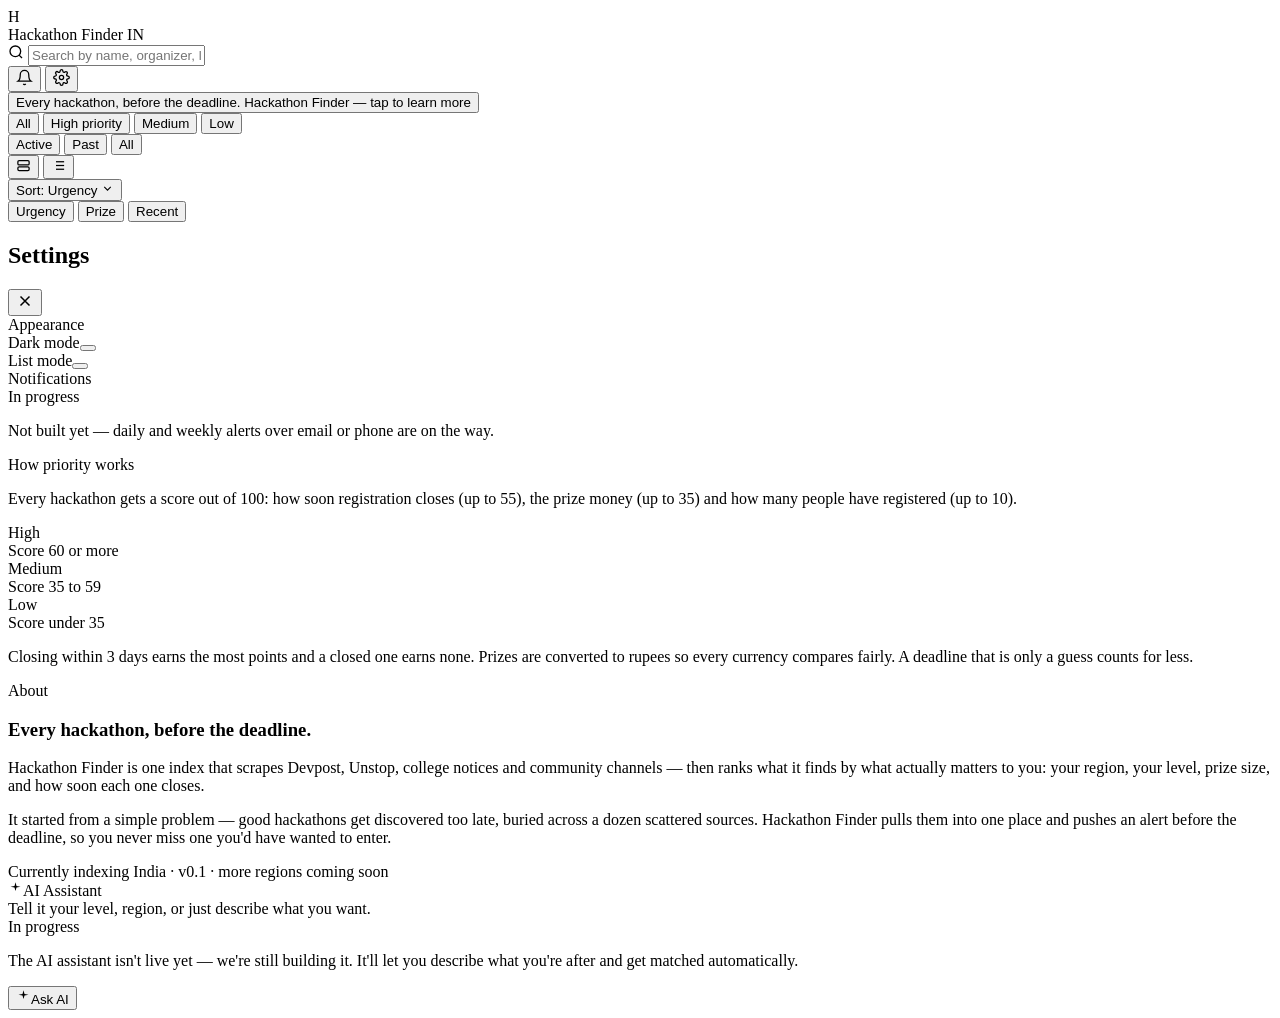
==== frontend/index.html @ 0647d07c "frotnend + scraper fix to show correct date + minor backend fix" ====
<!DOCTYPE html>
<html lang="en">
<head>
<meta charset="UTF-8" />
<meta name="viewport" content="width=device-width, initial-scale=1.0" />
<title>Hackathon Finder</title>
<script>try { document.documentElement.dataset.theme = localStorage.getItem("theme") || "light"; } catch (e) {}</script>
<link rel="preconnect" href="https://fonts.googleapis.com">
<link href="https://fonts.googleapis.com/css2?family=Manrope:wght@400;500;600;700;800&display=swap" rel="stylesheet">
<link rel="stylesheet" href="/static/css/base.css">
<link rel="stylesheet" href="/static/css/app.css">
<script src="/static/js/api.js" defer></script>
<script src="/static/js/format.js" defer></script>
<script src="/static/js/app.js" defer></script>
</head>
<body>

<header>
  <div class="header-inner">
    <div class="brand">
      <div class="brand-mark">H</div>
      <span class="brand-name">Hackathon Finder</span>
      <span class="brand-tag">IN</span>
    </div>
    <div class="search-wrap">
      <svg width="16" height="16" viewBox="0 0 24 24" fill="none" stroke="currentColor" stroke-width="2"><circle cx="11" cy="11" r="8"/><path d="m21 21-4.3-4.3"/></svg>
      <input id="search" type="text" placeholder="Search by name, organizer, location, or theme…" autocomplete="off" />
      <button class="clear-btn" id="clearBtn" aria-label="Clear search" hidden>
        <svg width="14" height="14" viewBox="0 0 24 24" fill="none" stroke="currentColor" stroke-width="2"><path d="M18 6 6 18M6 6l12 12"/></svg>
      </button>
    </div>
    <div class="header-actions">
      <span class="live-pill" id="updated" hidden><span class="live-dot"></span> Updated <span id="updatedAt"></span></span>
      <button class="icon-btn" aria-label="Notifications">
        <svg width="17" height="17" viewBox="0 0 24 24" fill="none" stroke="currentColor" stroke-width="1.8"><path d="M6 8a6 6 0 0 1 12 0c0 7 3 9 3 9H3s3-2 3-9"/><path d="M13.7 21a2 2 0 0 1-3.4 0"/></svg>
      </button>
      <button class="icon-btn" id="settingsToggle" aria-label="Settings">
        <svg width="17" height="17" viewBox="0 0 24 24" fill="none" stroke="currentColor" stroke-width="1.8"><circle cx="12" cy="12" r="3"/><path d="M19.4 15a1.65 1.65 0 0 0 .33 1.82l.06.06a2 2 0 1 1-2.83 2.83l-.06-.06a1.65 1.65 0 0 0-1.82-.33 1.65 1.65 0 0 0-1 1.51V21a2 2 0 0 1-4 0v-.09A1.65 1.65 0 0 0 9 19.4a1.65 1.65 0 0 0-1.82.33l-.06.06a2 2 0 1 1-2.83-2.83l.06-.06a1.65 1.65 0 0 0 .33-1.82 1.65 1.65 0 0 0-1.51-1H3a2 2 0 0 1 0-4h.09A1.65 1.65 0 0 0 4.6 9a1.65 1.65 0 0 0-.33-1.82l-.06-.06a2 2 0 1 1 2.83-2.83l.06.06a1.65 1.65 0 0 0 1.82.33H9a1.65 1.65 0 0 0 1-1.51V3a2 2 0 0 1 4 0v.09a1.65 1.65 0 0 0 1 1.51 1.65 1.65 0 0 0 1.82-.33l.06-.06a2 2 0 1 1 2.83 2.83l-.06.06a1.65 1.65 0 0 0-.33 1.82V9a1.65 1.65 0 0 0 1.51 1H21a2 2 0 0 1 0 4h-.09a1.65 1.65 0 0 0-1.51 1z"/></svg>
      </button>
    </div>
  </div>
</header>

<div class="banner">
  <button class="banner-btn" id="bannerBtn">
    <span class="banner-headline"><span class="banner-text">Every hackathon, before the deadline.</span></span>
    <span class="banner-reveal">Hackathon Finder — tap to learn more</span>
  </button>
</div>

<div class="controls">
  <div class="tabs" id="tabs">
    <button class="tab active" data-value="">All</button>
    <button class="tab" data-value="high">High priority</button>
    <button class="tab" data-value="medium">Medium</button>
    <button class="tab" data-value="low">Low</button>
  </div>
  <div class="controls-right">
    <div class="status-toggle" id="statusToggle">
      <button class="status-btn active" data-value="active">Active</button>
      <button class="status-btn" data-value="inactive">Past</button>
      <button class="status-btn" data-value="all">All</button>
    </div>
    <div class="view-toggle" id="viewToggle">
      <button class="view-btn active" data-view="card" aria-label="Card view"><svg width="15" height="15" viewBox="0 0 24 24" fill="none" stroke="currentColor" stroke-width="2"><rect x="3" y="4" width="18" height="7" rx="2"/><rect x="3" y="14" width="18" height="6" rx="2"/></svg></button>
      <button class="view-btn" data-view="list" aria-label="List view"><svg width="15" height="15" viewBox="0 0 24 24" fill="none" stroke="currentColor" stroke-width="2"><line x1="8" y1="6" x2="21" y2="6"/><line x1="8" y1="12" x2="21" y2="12"/><line x1="8" y1="18" x2="21" y2="18"/><line x1="3" y1="6" x2="3.01" y2="6"/><line x1="3" y1="12" x2="3.01" y2="12"/><line x1="3" y1="18" x2="3.01" y2="18"/></svg></button>
    </div>
    <div class="sort-wrap">
      <button class="sort-btn" id="sortBtn">Sort: <span id="sortLabel">Urgency</span>
        <svg width="13" height="13" viewBox="0 0 24 24" fill="none" stroke="currentColor" stroke-width="2"><path d="m6 9 6 6 6-6"/></svg>
      </button>
      <div class="sort-menu" id="sortMenu">
        <button class="sort-item" data-value="Urgency">Urgency</button>
        <button class="sort-item" data-value="Prize">Prize</button>
        <button class="sort-item" data-value="Recent">Recent</button>
      </div>
    </div>
  </div>
</div>

<div class="list" id="list"></div>

<div class="status" id="status" hidden>
  <svg width="36" height="36" viewBox="0 0 24 24" fill="none" stroke="currentColor" stroke-width="1.5"><circle cx="11" cy="11" r="8"/><path d="m21 21-4.3-4.3"/></svg>
  <p id="statusText"></p>
  <button class="btn" id="retry" hidden>Try again</button>
</div>
<div id="sentinel"></div>

<div class="overlay" id="overlay" role="dialog" aria-modal="true" aria-label="Hackathon details"><div class="modal" id="modal"></div></div>

<div class="overlay" id="settingsOverlay" role="dialog" aria-modal="true" aria-label="Settings">
  <div class="modal settings-modal">
    <div class="modal-top">
      <h2 class="modal-title">Settings</h2>
      <button class="modal-close" aria-label="Close"><svg width="18" height="18" viewBox="0 0 24 24" fill="none" stroke="currentColor" stroke-width="2"><path d="M18 6 6 18M6 6l12 12"/></svg></button>
    </div>

    <div class="section-label">Appearance</div>
    <div class="settings-block">
      <div class="tweak-row"><span>Dark mode</span><button class="switch" id="darkSwitch" aria-label="Dark mode"></button></div>
      <div class="tweak-row"><span>List mode</span><button class="switch" id="listSwitch" aria-label="List mode"></button></div>
    </div>

    <div class="section-label">Notifications</div>
    <div class="settings-block">
      <div class="ai-locked">
        <span class="wip-badge">In progress</span>
        <p>Not built yet — daily and weekly alerts over email or phone are on the way.</p>
      </div>
    </div>

    <div class="section-label">How priority works</div>
    <div class="settings-block">
      <p class="about-body">Every hackathon gets a score out of 100: how soon registration closes (up to 55), the prize money (up to 35) and how many people have registered (up to 10).</p>
      <div class="tweak-row"><div class="pill high">High</div><span>Score 60 or more</span></div>
      <div class="tweak-row"><div class="pill medium">Medium</div><span>Score 35 to 59</span></div>
      <div class="tweak-row"><div class="pill low">Low</div><span>Score under 35</span></div>
      <p class="about-body">Closing within 3 days earns the most points and a closed one earns none. Prizes are converted to rupees so every currency compares fairly. A deadline that is only a guess counts for less.</p>
    </div>

    <div class="section-label">About</div>
    <div class="settings-block about-block">
      <h3 class="about-title">Every hackathon, before the deadline.</h3>
      <p class="about-body">Hackathon Finder is one index that scrapes Devpost, Unstop, college notices and community channels — then ranks what it finds by what actually matters to you: your region, your level, prize size, and how soon each one closes.</p>
      <p class="about-body">It started from a simple problem — good hackathons get discovered too late, buried across a dozen scattered sources. Hackathon Finder pulls them into one place and pushes an alert before the deadline, so you never miss one you'd have wanted to enter.</p>
      <div class="about-meta">Currently indexing India · v0.1 · more regions coming soon</div>
    </div>
  </div>
</div>

<div class="ai-widget">
  <div class="ai-popover" id="aiPopover">
    <div class="ai-header">
      <div class="ai-heading"><span class="spark"><svg width="15" height="15" viewBox="0 0 24 24" fill="currentColor"><path d="M12 2l1.6 5.8L20 9l-6.4 1.2L12 16l-1.6-5.8L4 9l6.4-1.2z"/></svg></span>AI Assistant</div>
      <div class="ai-subheading">Tell it your level, region, or just describe what you want.</div>
    </div>
    <div class="ai-locked">
      <span class="wip-badge">In progress</span>
      <p>The AI assistant isn't live yet — we're still building it. It'll let you describe what you're after and get matched automatically.</p>
    </div>
  </div>
  <button class="ai-fab" id="aiToggle">
    <span class="spark"><svg width="15" height="15" viewBox="0 0 24 24" fill="currentColor"><path d="M12 2l1.6 5.8L20 9l-6.4 1.2L12 16l-1.6-5.8L4 9l6.4-1.2z"/></svg></span>Ask AI
  </button>
</div>

<template id="cardTpl">
  <div class="card" tabindex="0" role="button">
    <div class="card-logo-wrap"><span class="card-logo-fallback" data-f="logo"></span></div>
    <div class="card-left">
      <div class="card-badges">
        <span class="pill" data-f="pill"></span>
        <span class="org-badge" data-f="org"></span>
        <span class="src-badge" data-f="src"></span>
      </div>
      <div class="card-title-line">
        <span class="card-title" data-f="title"></span>
        <span class="card-arrow"><svg width="18" height="18" viewBox="0 0 24 24" fill="none" stroke="currentColor" stroke-width="2.2"><path d="M7 17 17 7M7 7h10v10"/></svg></span>
      </div>
      <div class="card-tags" data-f="tags"></div>
    </div>
    <div class="card-right">
      <div class="stat">
        <div class="stat-label">Location</div>
        <div class="stat-value">
          <span class="mi">
            <svg class="i-pin" width="13" height="13" viewBox="0 0 24 24" fill="none" stroke="currentColor" stroke-width="2"><path d="M21 10c0 7-9 13-9 13s-9-6-9-13a9 9 0 0 1 18 0z"/><circle cx="12" cy="10" r="3"/></svg>
            <svg class="i-online" width="13" height="13" viewBox="0 0 24 24" fill="none" stroke="currentColor" stroke-width="2"><path d="M5 12.55a11 11 0 0 1 14.08 0"/><path d="M1.42 9a16 16 0 0 1 21.16 0"/><path d="M8.53 16.11a6 6 0 0 1 6.95 0"/><line x1="12" y1="20" x2="12.01" y2="20"/></svg>
          </span>
          <span data-f="location"></span>
        </div>
      </div>
      <div class="stat">
        <div class="stat-label">Mode</div>
        <div class="stat-value">
          <span class="mi">
            <svg class="i-online" width="13" height="13" viewBox="0 0 24 24" fill="none" stroke="currentColor" stroke-width="2"><path d="M5 12.55a11 11 0 0 1 14.08 0"/><path d="M1.42 9a16 16 0 0 1 21.16 0"/><path d="M8.53 16.11a6 6 0 0 1 6.95 0"/><line x1="12" y1="20" x2="12.01" y2="20"/></svg>
            <svg class="i-offline" width="13" height="13" viewBox="0 0 24 24" fill="none" stroke="currentColor" stroke-width="2"><path d="M3 21h18"/><path d="M5 21V7l8-4v18"/><path d="M19 21V11l-6-4"/></svg>
            <svg class="i-hybrid" width="13" height="13" viewBox="0 0 24 24" fill="none" stroke="currentColor" stroke-width="2"><polygon points="13 2 3 14 12 14 11 22 21 10 12 10 13 2"/></svg>
          </span>
          <span data-f="mode"></span>
        </div>
      </div>
      <div class="stat prize"><div class="stat-label">Prize</div><div class="stat-value" data-f="prize"></div></div>
      <div class="stat closes" data-f="closesStat"><div class="stat-label">Closes</div><div class="stat-value" data-f="closes"></div></div>
    </div>
  </div>
</template>

<template id="modalTpl">
  <div class="modal-top">
    <div class="modal-head">
      <div class="modal-logo"><span class="card-logo-fallback" data-f="logo"></span></div>
      <div>
        <div class="card-badges">
          <span class="pill" data-f="pill"></span>
          <span class="src-badge" data-f="src"></span>
        </div>
        <h2 class="modal-title" data-f="title"></h2>
        <div class="modal-org" data-f="org"></div>
      </div>
    </div>
    <button class="modal-close" aria-label="Close"><svg width="18" height="18" viewBox="0 0 24 24" fill="none" stroke="currentColor" stroke-width="2"><path d="M18 6 6 18M6 6l12 12"/></svg></button>
  </div>
  <div class="fact-grid">
    <div class="fact"><div class="fact-label">Location</div><div class="fact-value" data-f="location"></div></div>
    <div class="fact"><div class="fact-label">Mode</div><div class="fact-value" data-f="mode"></div></div>
    <div class="fact"><div class="fact-label">Prize</div><div class="fact-value" data-f="prize"></div></div>
    <div class="fact"><div class="fact-label">Closes in</div><div class="fact-value" data-f="closes"></div></div>
    <div class="fact"><div class="fact-label">Team size</div><div class="fact-value" data-f="team"></div></div>
    <div class="fact"><div class="fact-label">Entry</div><div class="fact-value" data-f="entry"></div></div>
  </div>
  <div data-f="themes" hidden>
    <div class="section-label">Themes</div>
    <div class="card-tags modal-tags" data-f="tags"></div>
  </div>
  <div class="section-label">Registration</div>
  <div class="news-item"><span data-f="regVerb"></span> <strong data-f="regDate"></strong><span data-f="regCount"></span>.</div>
  <div data-f="about" hidden>
    <div class="section-label">About</div>
    <div class="news-item" data-f="description"></div>
  </div>
  <div class="news-item" data-f="note" hidden></div>
  <div data-f="source" hidden>
    <div class="section-label">Source</div>
    <a class="source-row" data-f="link" target="_blank" rel="noopener noreferrer">
      <div><div class="source-name" data-f="sourceName"></div><div class="source-url" data-f="sourceUrl"></div></div>
      <div class="source-meta">Open<svg width="14" height="14" viewBox="0 0 24 24" fill="none" stroke="var(--accent)" stroke-width="2"><path d="M7 17 17 7M7 7h10v10"/></svg></div>
    </a>
  </div>
</template>

</body>
</html>
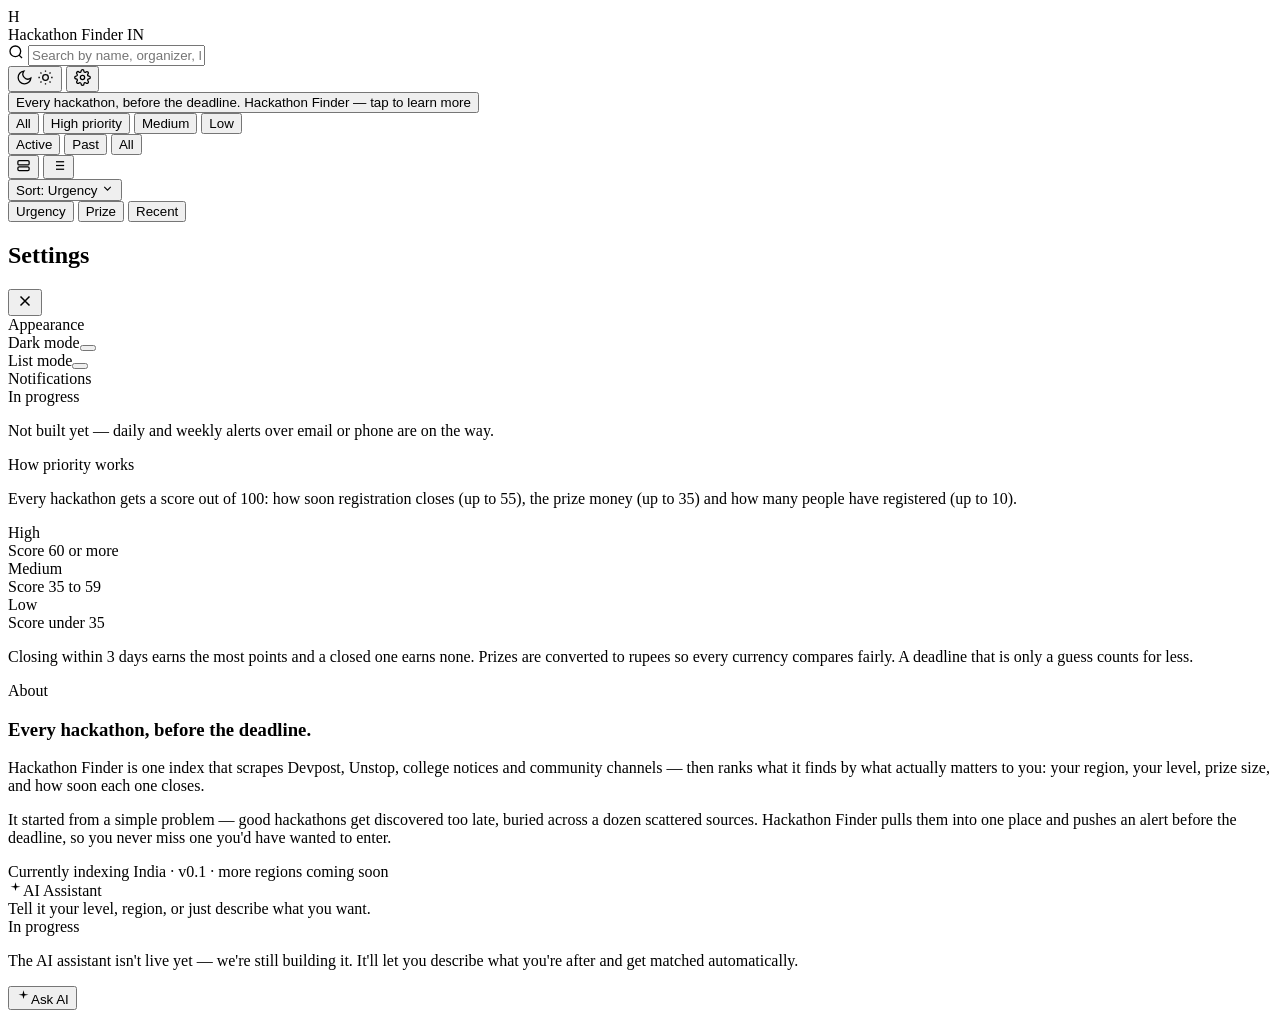
==== commit 9942cc9d: "fixed changes for deployment" ====
--- a/frontend/index.html
+++ b/frontend/index.html
@@ -31,8 +31,9 @@
     </div>
     <div class="header-actions">
       <span class="live-pill" id="updated" hidden><span class="live-dot"></span> Updated <span id="updatedAt"></span></span>
-      <button class="icon-btn" aria-label="Notifications">
-        <svg width="17" height="17" viewBox="0 0 24 24" fill="none" stroke="currentColor" stroke-width="1.8"><path d="M6 8a6 6 0 0 1 12 0c0 7 3 9 3 9H3s3-2 3-9"/><path d="M13.7 21a2 2 0 0 1-3.4 0"/></svg>
+      <button class="icon-btn theme-btn" id="themeToggle" aria-label="Toggle dark mode">
+        <svg class="i-moon" width="17" height="17" viewBox="0 0 24 24" fill="none" stroke="currentColor" stroke-width="1.8"><path d="M21 12.8A9 9 0 1 1 11.2 3a7 7 0 0 0 9.8 9.8z"/></svg>
+        <svg class="i-sun" width="17" height="17" viewBox="0 0 24 24" fill="none" stroke="currentColor" stroke-width="1.8"><circle cx="12" cy="12" r="4"/><path d="M12 2v2M12 20v2M4.9 4.9l1.4 1.4M17.7 17.7l1.4 1.4M2 12h2M20 12h2M4.9 19.1l1.4-1.4M17.7 6.3l1.4-1.4"/></svg>
       </button>
       <button class="icon-btn" id="settingsToggle" aria-label="Settings">
         <svg width="17" height="17" viewBox="0 0 24 24" fill="none" stroke="currentColor" stroke-width="1.8"><circle cx="12" cy="12" r="3"/><path d="M19.4 15a1.65 1.65 0 0 0 .33 1.82l.06.06a2 2 0 1 1-2.83 2.83l-.06-.06a1.65 1.65 0 0 0-1.82-.33 1.65 1.65 0 0 0-1 1.51V21a2 2 0 0 1-4 0v-.09A1.65 1.65 0 0 0 9 19.4a1.65 1.65 0 0 0-1.82.33l-.06.06a2 2 0 1 1-2.83-2.83l.06-.06a1.65 1.65 0 0 0 .33-1.82 1.65 1.65 0 0 0-1.51-1H3a2 2 0 0 1 0-4h.09A1.65 1.65 0 0 0 4.6 9a1.65 1.65 0 0 0-.33-1.82l-.06-.06a2 2 0 1 1 2.83-2.83l.06.06a1.65 1.65 0 0 0 1.82.33H9a1.65 1.65 0 0 0 1-1.51V3a2 2 0 0 1 4 0v.09a1.65 1.65 0 0 0 1 1.51 1.65 1.65 0 0 0 1.82-.33l.06-.06a2 2 0 1 1 2.83 2.83l-.06.06a1.65 1.65 0 0 0-.33 1.82V9a1.65 1.65 0 0 0 1.51 1H21a2 2 0 0 1 0 4h-.09a1.65 1.65 0 0 0-1.51 1z"/></svg>
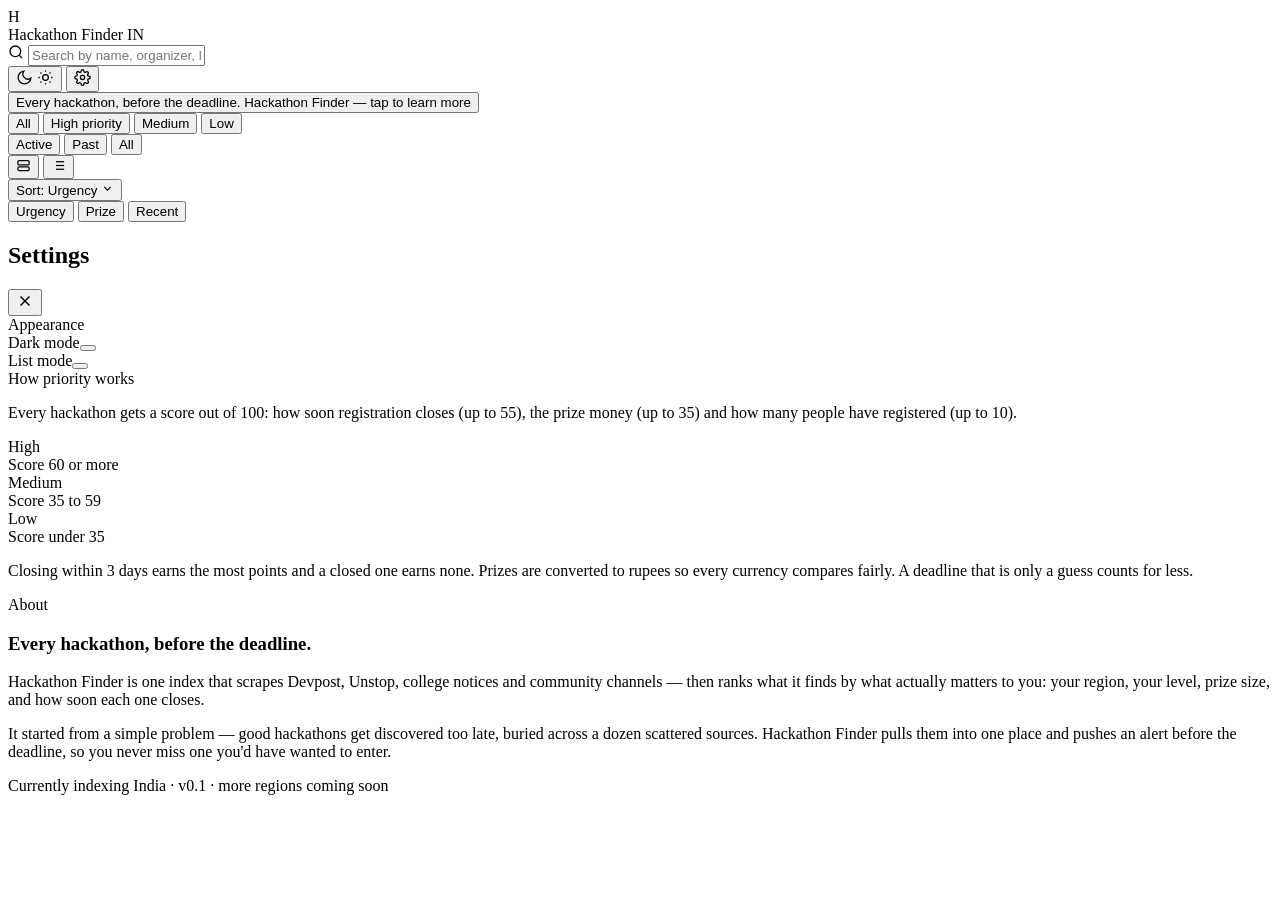
==== commit e070d407: "sone and changes in frotnend and backend" ====
--- a/frontend/index.html
+++ b/frontend/index.html
@@ -4,6 +4,7 @@
 <meta charset="UTF-8" />
 <meta name="viewport" content="width=device-width, initial-scale=1.0" />
 <title>Hackathon Finder</title>
+<link rel="icon" type="image/svg+xml" href="/static/favicon.svg">
 <script>try { document.documentElement.dataset.theme = localStorage.getItem("theme") || "light"; } catch (e) {}</script>
 <link rel="preconnect" href="https://fonts.googleapis.com">
 <link href="https://fonts.googleapis.com/css2?family=Manrope:wght@400;500;600;700;800&display=swap" rel="stylesheet">
@@ -103,14 +104,6 @@
       <div class="tweak-row"><span>List mode</span><button class="switch" id="listSwitch" aria-label="List mode"></button></div>
     </div>
 
-    <div class="section-label">Notifications</div>
-    <div class="settings-block">
-      <div class="ai-locked">
-        <span class="wip-badge">In progress</span>
-        <p>Not built yet — daily and weekly alerts over email or phone are on the way.</p>
-      </div>
-    </div>
-
     <div class="section-label">How priority works</div>
     <div class="settings-block">
       <p class="about-body">Every hackathon gets a score out of 100: how soon registration closes (up to 55), the prize money (up to 35) and how many people have registered (up to 10).</p>
@@ -128,22 +121,6 @@
       <div class="about-meta">Currently indexing India · v0.1 · more regions coming soon</div>
     </div>
   </div>
-</div>
-
-<div class="ai-widget">
-  <div class="ai-popover" id="aiPopover">
-    <div class="ai-header">
-      <div class="ai-heading"><span class="spark"><svg width="15" height="15" viewBox="0 0 24 24" fill="currentColor"><path d="M12 2l1.6 5.8L20 9l-6.4 1.2L12 16l-1.6-5.8L4 9l6.4-1.2z"/></svg></span>AI Assistant</div>
-      <div class="ai-subheading">Tell it your level, region, or just describe what you want.</div>
-    </div>
-    <div class="ai-locked">
-      <span class="wip-badge">In progress</span>
-      <p>The AI assistant isn't live yet — we're still building it. It'll let you describe what you're after and get matched automatically.</p>
-    </div>
-  </div>
-  <button class="ai-fab" id="aiToggle">
-    <span class="spark"><svg width="15" height="15" viewBox="0 0 24 24" fill="currentColor"><path d="M12 2l1.6 5.8L20 9l-6.4 1.2L12 16l-1.6-5.8L4 9l6.4-1.2z"/></svg></span>Ask AI
-  </button>
 </div>
 
 <template id="cardTpl">
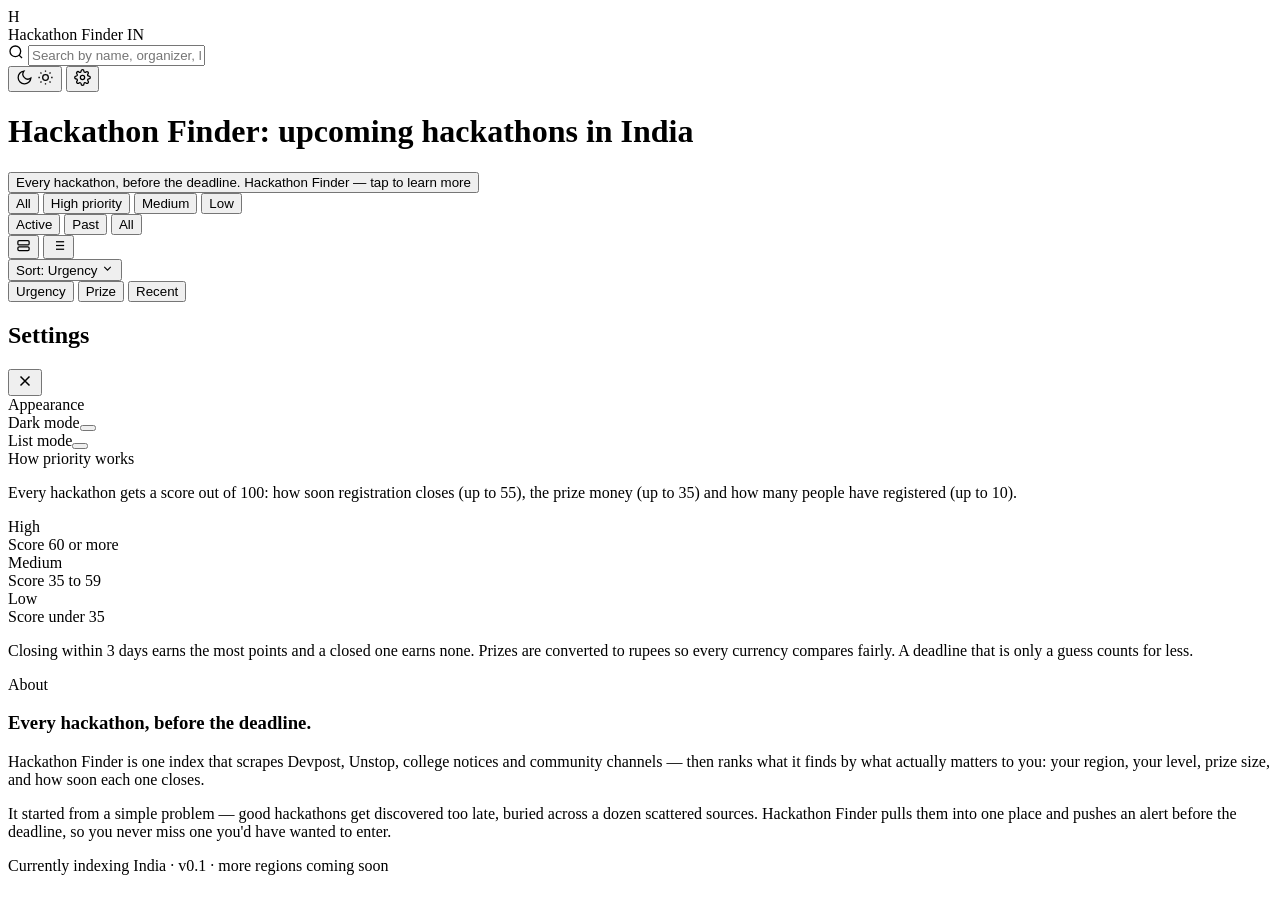
==== commit f62881fe: "some frontend changes" ====
--- a/frontend/index.html
+++ b/frontend/index.html
@@ -3,7 +3,18 @@
 <head>
 <meta charset="UTF-8" />
 <meta name="viewport" content="width=device-width, initial-scale=1.0" />
-<title>Hackathon Finder</title>
+<title>Hackathon Finder – Upcoming Hackathons in India</title>
+<meta name="description" content="Find upcoming hackathons in India in one place, ranked by deadline, prize and priority. From Devfolio, Unstop, Devpost, HackerEarth and Hack2Skill.">
+<link rel="canonical" href="https://hackathon-finder-teal.vercel.app/">
+<meta property="og:type" content="website">
+<meta property="og:url" content="https://hackathon-finder-teal.vercel.app/">
+<meta property="og:title" content="Hackathon Finder – Upcoming Hackathons in India">
+<meta property="og:description" content="Every hackathon, before the deadline. Ranked by deadline, prize and priority.">
+<meta property="og:image" content="https://hackathon-finder-teal.vercel.app/static/og.png">
+<meta property="og:image:width" content="1200">
+<meta property="og:image:height" content="630">
+<meta name="twitter:card" content="summary_large_image">
+<script type="application/ld+json">{"@context":"https://schema.org","@type":"WebSite","name":"Hackathon Finder","url":"https://hackathon-finder-teal.vercel.app/","description":"Upcoming hackathons in India in one place, ranked by deadline, prize and priority.","inLanguage":"en"}</script>
 <link rel="icon" type="image/svg+xml" href="/static/favicon.svg">
 <script>try { document.documentElement.dataset.theme = localStorage.getItem("theme") || "light"; } catch (e) {}</script>
 <link rel="preconnect" href="https://fonts.googleapis.com">
@@ -44,6 +55,8 @@
 </header>
 
 <div class="banner">
+  <h1 class="sr-only">Hackathon Finder: upcoming hackathons in India</h1>
+  <noscript><p>Hackathon Finder lists upcoming hackathons in India from Devfolio, Unstop, Devpost, HackerEarth and Hack2Skill, ranked by deadline, prize and priority. Turn on JavaScript to browse them.</p></noscript>
   <button class="banner-btn" id="bannerBtn">
     <span class="banner-headline"><span class="banner-text">Every hackathon, before the deadline.</span></span>
     <span class="banner-reveal">Hackathon Finder — tap to learn more</span>
